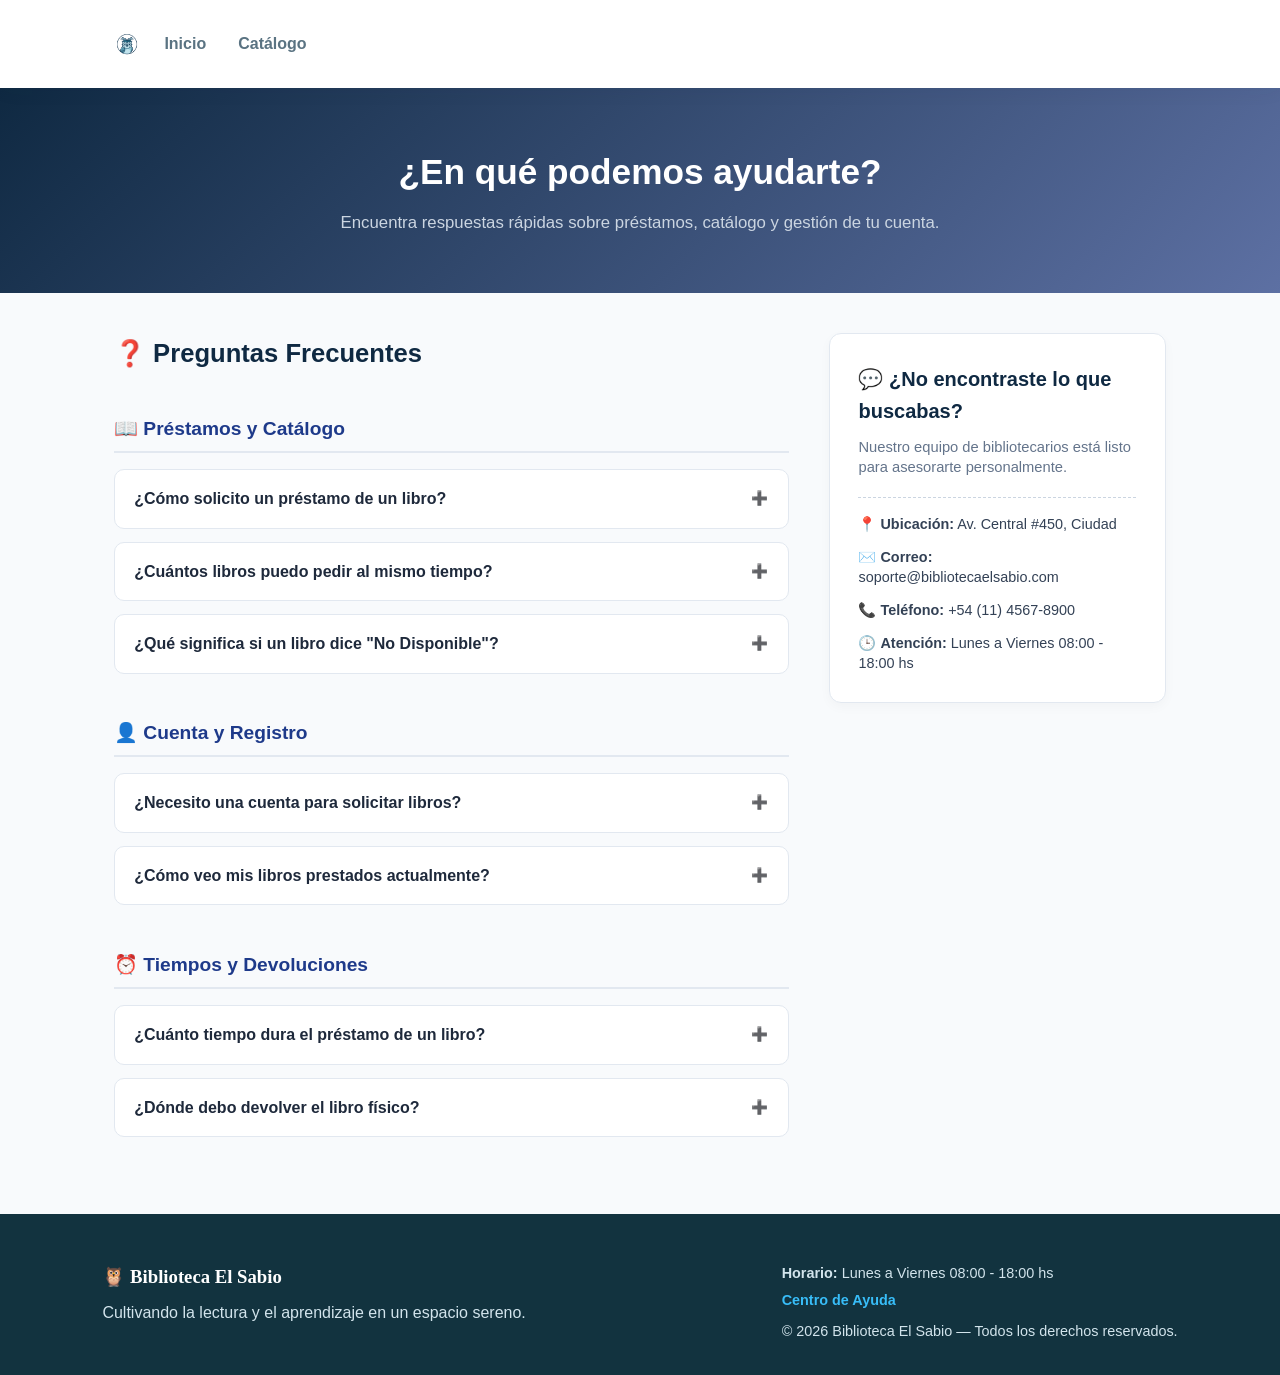
==== pages/ayuda.html @ 2a3aa66c "agregar ayuda" ====
<!DOCTYPE html>
<html lang="es">
<head>
  <meta charset="UTF-8">
  <meta name="viewport" content="width=device-width, initial-scale=1.0">
  <title>Centro de Ayuda — Biblioteca El Sabio</title>
  <link rel="stylesheet" href="../assets/css/styles.css">
  <link rel="stylesheet" href="../assets/css/ayuda-styles.css">
</head>
<body>

  <!-- BARRA DE NAVEGACIÓN -->
  <header class="navbar">
      <div class="logo-container">
        <img
          src="../assets/img/Buho Logo.png"
          alt="Logo Biblioteca El Sabio"
          class="logo-img"
        />
    <nav>
      <ul class="nav-links">
        <li><a href="index.html">Inicio</a></li>
        <li><a href="catalogo.html">Catálogo</a></li>
      </ul>
    </nav>
  </header>

  <!-- ENCABEZADO DE AYUDA -->
  <section class="help-hero">
    <h1>¿En qué podemos ayudarte?</h1>
    <p>Encuentra respuestas rápidas sobre préstamos, catálogo y gestión de tu cuenta.</p>
  </section>

  <!-- CONTENEDOR PRINCIPAL -->
  <main class="help-container">

    <!-- SECCIÓN DE PREGUNTAS FRECUENTES -->
    <section class="faq-section">
      <h2>❓ Preguntas Frecuentes</h2>

      <!-- CATEGORÍA 1 -->
      <div class="faq-group">
        <h3>📖 Préstamos y Catálogo</h3>
        
        <details class="faq-item">
          <summary>¿Cómo solicito un préstamo de un libro?</summary>

          <p>Busca el libro en el <a href="catalogo.html">Catálogo</a>, haz clic sobre él para abrir sus detalles y presiona el botón <strong>"Solicitar Préstamo"</strong>. Si la solicitud es aprobada por un administrador, el libro aparecerá en tu panel de lector.</p>
        </details>

        <details class="faq-item">
          <summary>¿Cuántos libros puedo pedir al mismo tiempo?</summary>
          <p>Cada lector puede tener un máximo de <strong>3 libros prestados</strong> simultáneamente para garantizar que otros usuarios también disfruten del catálogo.</p>
        </details>

        <details class="faq-item">
          <summary>¿Qué significa si un libro dice "No Disponible"?</summary>
          <p>Indica que todas las copias físicas del libro están prestadas en este momento. Deberás esperar a que otro lector lo devuelva para poder solicitarlo.</p>
        </details>
      </div>

      <!-- CATEGORÍA 2 -->
      <div class="faq-group">
        <h3>👤 Cuenta y Registro</h3>

        <details class="faq-item">
          <summary>¿Necesito una cuenta para solicitar libros?</summary>
          <p>Sí. Aunque puedes explorar el catálogo libremente, necesitas iniciar sesión con tu cuenta para solicitar préstamos y guardar libros en tus favoritos.</p>
        </details>

        <details class="faq-item">
          <summary>¿Cómo veo mis libros prestados actualmente?</summary>
          <p>Dirígete a tu panel personal en <strong>"Mi Cuenta"</strong> para ver tus préstamos activos, fechas de entrega pendientes y tu historial de lectura.</p>
        </details>
      </div>

      <!-- CATEGORÍA 3 -->
      <div class="faq-group">
        <h3>⏰ Tiempos y Devoluciones</h3>

        <details class="faq-item">
          <summary>¿Cuánto tiempo dura el préstamo de un libro?</summary>
          <p>El período estándar de préstamo es de <strong>14 días corridos</strong> desde el momento en que el administrador aprueba tu solicitud.</p>
        </details>

        <details class="faq-item">
          <summary>¿Dónde debo devolver el libro físico?</summary>
          <p>Debes entregarlo en el mostrador principal de la biblioteca en nuestro horario de atención: <strong>Lunes a Viernes de 08:00 a 18:00 hs</strong>.</p>
        </details>
      </div>

    </section>

    <!-- TARJETA DE CONTACTO Y SOPORTE -->
    <aside class="support-card">
      <h3>💬 ¿No encontraste lo que buscabas?</h3>
      <p>Nuestro equipo de bibliotecarios está listo para asesorarte personalmente.</p>
      
      <div class="support-info">
        <p>📍 <strong>Ubicación:</strong> Av. Central #450, Ciudad</p>
        <p>✉️ <strong>Correo:</strong> soporte@bibliotecaelsabio.com</p>
        <p>📞 <strong>Teléfono:</strong> +54 (11) 4567-8900</p>
        <p>🕒 <strong>Atención:</strong> Lunes a Viernes 08:00 - 18:00 hs</p>
      </div>
    </aside>

  </main>

  <!-- PIE DE PÁGINA -->
  <footer class="footer">
    <div class="footer-content">
      <div class="footer-brand">
        <h3>🦉 Biblioteca El Sabio</h3>
        <p>Cultivando la lectura y el aprendizaje en un espacio sereno.</p>
      </div>

      <div class="footer-info">
        <p><strong>Horario:</strong> Lunes a Viernes 08:00 - 18:00 hs</p>
        <p><a href="ayuda.html" class="footer-help-link"> Centro de Ayuda</a></p>
        <p>© 2026 Biblioteca El Sabio — Todos los derechos reservados.</p>
      </div>
    </div>
  </footer>

</body>
</html>
---- assets/css/styles.css ----
/* ======================================================
   VARIABLES Y TEMAS - PALETA DE COLORES BÚHO / BOSQUE
   ====================================================== */
:root {
  --color-primary-dark: #12333f;    /* Azul petróleo muy oscuro */
  --color-primary: #1d4e61;         /* Azul turquesa profundo (líneas del búho) */
  --color-primary-light: #3d7990;   /* Azul medio */
  --color-accent: #2c6e59;          /* Verde bosque sutil */
  --color-bg-light: #edf6f9;        /* Fondo azul/blanco muy suave */
  --color-card-bg: #ffffff;         /* Fondo tarjetas */
  --color-parchment: #f9f7f2;       /* Tono crema / papel antiguo */
  --color-text-main: #1c2d37;       /* Texto oscuro */
  --color-text-muted: #5a7382;      /* Texto secundario */
  
  --font-heading: 'Lora', serif;
  --font-body: 'Plus Jakarta Sans', sans-serif;
  
  --shadow-soft: 0 10px 30px rgba(18, 51, 63, 0.08);
  --shadow-hover: 0 15px 35px rgba(18, 51, 63, 0.15);
  --border-radius: 16px;
}

/* RESET BÁSICO */
* {
  margin: 0;
  padding: 0;
  box-sizing: border-box;
}

html {
  scroll-behavior: smooth;
}

body {
  font-family: var(--font-body);
  background-color: var(--color-bg-light);
  color: var(--color-text-main);
  line-height: 1.6;
}

/* ======================================================
   ENCABEZADO (NAVBAR)
   ====================================================== */
.navbar {
  display: flex;
  justify-content: space-between;
  align-items: center;
  padding: 1.2rem 8%;
  background-color: var(--color-card-bg);
  box-shadow: 0 2px 20px rgba(18, 51, 63, 0.05);
  position: sticky;
  top: 0;
  z-index: 100;
}

.logo-container {
  display: flex;
  align-items: center;
  gap: 12px;
}

.logo-img {
  width: 50px;
  height: 50px;
  object-fit: contain;
}

.brand-text h1 {
  font-family: var(--font-heading);
  font-size: 1.5rem;
  color: var(--color-primary-dark);
}

.brand-text h1 span {
  color: var(--color-primary);
}

.nav-links {
  display: flex;
  list-style: none;
  gap: 2rem;
}

.nav-links a {
  text-decoration: none;
  color: var(--color-text-muted);
  font-weight: 600;
  transition: color 0.3s ease;
}

.nav-links a:hover,
.nav-links a.active {
  color: var(--color-primary);
}

/* ======================================================
   SECCIÓN HERO (PORTADA)
   ====================================================== */
.hero-section {
  display: flex;
  align-items: center;
  justify-content: space-between;
  padding: 4rem 8%;
  background: linear-gradient(135deg, #e3f2fd 0%, var(--color-bg-light) 100%);
  gap: 3rem;
  min-height: 70vh;
}

.hero-content {
  max-width: 550px;
}

.badge {
  display: inline-block;
  background-color: #d8eefe;
  color: var(--color-primary);
  padding: 6px 16px;
  border-radius: 30px;
  font-size: 0.85rem;
  font-weight: 700;
  margin-bottom: 1rem;
}

.hero-content h2 {
  font-family: var(--font-heading);
  font-size: 2.8rem;
  color: var(--color-primary-dark);
  line-height: 1.2;
  margin-bottom: 1.2rem;
}

.hero-content p {
  color: var(--color-text-muted);
  font-size: 1.1rem;
  margin-bottom: 2rem;
}

.hero-illustration {
  width: 320px;
  max-width: 100%;
  filter: drop-shadow(0 15px 25px rgba(29, 78, 97, 0.15));
  animation: float 4s ease-in-out infinite;
}

@keyframes float {
  0%, 100% { transform: translateY(0); }
  50% { transform: translateY(-10px); }
}

/* BOTONES */
.btn {
  display: inline-block;
  padding: 12px 28px;
  border-radius: 30px;
  font-size: 1rem;
  font-weight: 700;
  text-decoration: none;
  cursor: pointer;
  border: none;
  transition: all 0.3s ease;
}

.btn-primary {
  background-color: var(--color-primary);
  color: #ffffff;
  box-shadow: 0 6px 20px rgba(29, 78, 97, 0.25);
}

.btn-primary:hover {
  background-color: var(--color-primary-dark);
  transform: translateY(-2px);
}

.btn-secondary {
  background-color: var(--color-accent);
  color: #ffffff;
}

.btn-secondary:hover {
  background-color: #205041;
  transform: translateY(-2px);
}

/* ======================================================
   CONTENEDORES SECCIONES Y FORMULARIO
   ====================================================== */
.section-container {
  padding: 3rem 8%;
  max-width: 1200px;
  margin: 0 auto;
}

.section-header {
  display: flex;
  align-items: center;
  gap: 10px;
  margin-bottom: 2rem;
}

.section-header h2 {
  font-family: var(--font-heading);
  font-size: 2rem;
  color: var(--color-primary-dark);
}

.section-header .icon {
  font-size: 1.8rem;
}

.admin-card {
  background-color: var(--color-parchment);
  border: 1px solid #e2ded4;
  border-radius: var(--border-radius);
  margin-top: 2rem;
  margin-bottom: 2rem;
  box-shadow: var(--shadow-soft);
}

.book-form {
  display: grid;
  grid-template-columns: repeat(auto-fit, minmax(240px, 1fr));
  gap: 1.5rem;
  align-items: end;
}

.input-group {
  display: flex;
  flex-direction: column;
  gap: 8px;
}

.input-group label {
  font-weight: 600;
  font-size: 0.9rem;
  color: var(--color-primary-dark);
}

.input-group input {
  padding: 12px 16px;
  border: 2px solid #dce5e9;
  border-radius: 10px;
  font-size: 1rem;
  outline: none;
  transition: border-color 0.3s ease;
}

.input-group input:focus {
  border-color: var(--color-primary);
}

/* ======================================================
   GRID DE LIBROS (TARJETAS)
   ====================================================== */
.books-grid {
  display: grid;
  grid-template-columns: repeat(auto-fill, minmax(260px, 1fr));
  gap: 2rem;
}

.book-card {
  background-color: var(--color-card-bg);
  border-radius: var(--border-radius);
  padding: 1.5rem;
  box-shadow: var(--shadow-soft);
  transition: transform 0.3s ease, box-shadow 0.3s ease;
  display: flex;
  flex-direction: column;
  align-items: center;
  text-align: center;
  border: 1px solid #eaf0f3;
}

.book-card:hover {
  transform: translateY(-5px);
  box-shadow: var(--shadow-hover);
}

.book-cover-placeholder {
  width: 100%;
  height: 150px;
  background-color: #e3f2fd;
  border-radius: 10px;
  display: flex;
  align-items: center;
  justify-content: center;
  font-size: 3.5rem;
  margin-bottom: 1rem;
}

.book-title {
  font-family: var(--font-heading);
  font-size: 1.25rem;
  color: var(--color-primary-dark);
  margin-bottom: 0.4rem;
}

.book-author {
  font-size: 0.9rem;
  color: var(--color-text-muted);
  margin-bottom: 1rem;
}

.book-author span {
  color: var(--color-primary);
  font-weight: 600;
}

.book-status {
  display: inline-block;
  font-size: 0.8rem;
  font-weight: 700;
  padding: 4px 12px;
  background-color: #e2f4eb;
  color: var(--color-accent);
  border-radius: 20px;
}

.loading-state, .empty-state {
  text-align: center;
  grid-column: 1 / -1;
  color: var(--color-text-muted);
  font-style: italic;
  padding: 2rem;
}

/* ======================================================
   FOOTER
   ====================================================== */
.footer {
  background-color: var(--color-primary-dark);
  color: #d2e4ec;
  padding: 3rem 8% 2rem 8%;
  margin-top: 4rem;
}

.footer-content {
  display: flex;
  justify-content: space-between;
  flex-wrap: wrap;
  gap: 2rem;
  max-width: 1200px;
  margin: 0 auto;
}

.footer-brand h3 {
  font-family: var(--font-heading);
  color: #ffffff;
  margin-bottom: 0.5rem;
}

.footer-info p {
  font-size: 0.9rem;
}

/* RESPONSIVE */
@media (max-width: 768px) {
  .navbar { flex-direction: column; gap: 1rem; }
  .hero-section { flex-direction: column; text-align: center; padding-top: 2rem; }
  .hero-content h2 { font-size: 2rem; }
  .book-form { grid-template-columns: 1fr; }
}
/* BOTÓN DE PERFIL / INICIO DE SESIÓN EN NAVBAR */
.nav-user-btn {
  display: flex;
  align-items: center;
  gap: 8px;
  background-color: var(--color-bg-light);
  border: 1.5px solid var(--color-primary-light);
  padding: 6px 14px;
  border-radius: 20px;
  color: var(--color-primary-dark) !important;
  transition: all 0.3s ease;
}

.nav-user-btn:hover {
  background-color: var(--color-primary);
  color: #ffffff !important;
  border-color: var(--color-primary);
}

.nav-user-btn .user-icon {
  font-size: 1.1rem;
}

.status-borrowed {
  background-color: #fde8e8 !important;
  color: #c0392b !important;
}

/* ESTILOS DE SESIÓN ACTIVA EN NAVBAR */
.user-logged-menu {
  display: flex;
  align-items: center;
  gap: 8px;
}

.btn-logout {
  background-color: #fde8e8;
  color: #c0392b;
  border: 1px solid #f8b4b4;
  padding: 6px 12px;
  border-radius: 20px;
  font-size: 0.85rem;
  font-weight: 700;
  cursor: pointer;
  transition: all 0.2s ease;
}

.btn-logout:hover {
  background-color: #e74c3c;
  color: #ffffff;
  border-color: #e74c3c;
}

.nav-user-btn.active-session {
  background-color: var(--color-primary-dark);
  color: #ffffff !important;
  border-color: var(--color-primary-dark);
}

/* MENÚ DESPLEGABLE DE USUARIO */
.nav-dropdown {
  position: relative;
  display: inline-block;
}

.dropdown-trigger {
  cursor: pointer;
  display: flex;
  align-items: center;
  gap: 8px;
  border: none;
  font-family: inherit;
  font-size: 0.95rem;
}

.arrow-icon {
  font-size: 0.75rem;
  margin-left: 2px;
}

.dropdown-menu {
  display: none;
  position: absolute;
  right: 0;
  top: calc(100% + 10px);
  background-color: #ffffff;
  min-width: 190px;
  border-radius: 12px;
  box-shadow: 0 10px 25px rgba(0, 0, 0, 0.12);
  border: 1px solid #e1e9ed;
  overflow: hidden;
  z-index: 1000;
}

.dropdown-menu.show {
  display: flex;
  flex-direction: column;
}

.dropdown-item {
  display: flex;
  align-items: center;
  gap: 10px;
  padding: 12px 16px;
  color: var(--color-primary-dark);
  text-decoration: none;
  font-size: 0.9rem;
  font-weight: 600;
  background: none;
  border: none;
  width: 100%;
  text-align: left;
  cursor: pointer;
  transition: background-color 0.2s ease;
}

.dropdown-item:hover {
  background-color: #f4f9fc;
}

.dropdown-item.logout-item {
  color: #c0392b;
  border-top: 1px solid #edf2f5;
}

.dropdown-item.logout-item:hover {
  background-color: #fde8e8;
}
/* CONTENEDOR DE BÚSQUEDA DESPLEGABLE */
.nav-search-box {
  display: flex;
  align-items: center;
  background-color: #f1f5f9;
  border-radius: 20px;
  padding: 4px;
  border: 1px solid transparent;
  transition: all 0.3s cubic-bezier(0.4, 0, 0.2, 1);
  margin-right: 15px;
}

/* INPUT OCULTO POR DEFECTO */
.nav-search-box input {
  width: 0;
  opacity: 0;
  border: none;
  outline: none;
  background: transparent;
  padding: 0;
  font-size: 0.88rem;
  color: #1e293b;
  transition: width 0.3s ease, opacity 0.2s ease, padding 0.3s ease;
}

/* BOTÓN CON ÍCONO DE LUPA */
.search-btn {
  background: none;
  border: none;
  font-size: 1.05rem;
  cursor: pointer;
  padding: 6px 10px;
  border-radius: 50%;
  color: #475569;
  display: flex;
  align-items: center;
  justify-content: center;
}

/* DESPLEGAR AL PASAR EL RATÓN O ENFOCAR (HOVER / FOCUS) */
.nav-search-box:hover,
.nav-search-box:focus-within {
  background-color: #ffffff;
  border-color: var(--color-primary, #1e3a8a);
  box-shadow: 0 4px 12px rgba(0, 0, 0, 0.08);
}

.nav-search-box:hover input,
.nav-search-box:focus-within input {
  width: 190px;
  opacity: 1;
  padding: 0 8px 0 12px;
}

.nav-search-box:hover .search-btn {
  color: var(--color-primary, #1e3a8a);
}

/* ENLACE DE AYUDA EN EL FOOTER */
.footer-help-link {
  display: inline-block;
  margin: 4px 0 8px 0;
  color: #38bdf8; /* Azul claro / celeste */
  text-decoration: none;
  font-weight: 600;
  font-size: 0.9rem;
  transition: color 0.2s ease, transform 0.2s ease;
}

.footer-help-link:hover {
  color: #ffffff;
  text-decoration: underline;
  transform: translateX(2px);
}
---- assets/css/ayuda-styles.css ----
/* --- ESTILOS GENERALES DE AYUDA --- */
body {
  background-color: #f8fafc;
}

/* ENCABEZADO / HERO */
.help-hero {
  background: linear-gradient(135deg, #0f2942 0%, #5d70a3 100%);
  color: #ffffff;
  text-align: center;
  padding: 3.5rem 1.5rem;
}

.help-hero h1 {
  font-size: 2.2rem;
  margin-bottom: 0.6rem;
}

.help-hero p {
  color: #cbd5e1;
  font-size: 1.05rem;
  max-width: 600px;
  margin: 0 auto;
}

/* ESTRUCTURA PRINCIPAL DE LA PÁGINA */
.help-container {
  max-width: 1100px;
  margin: 2.5rem auto;
  padding: 0 1.5rem;
  display: grid;
  grid-template-columns: 2fr 1fr;
  gap: 2.5rem;
}

/* GRUPOS DE PREGUNTAS FRECUENTES */
.faq-section {
  display: flex;
  flex-direction: column;
  gap: 2rem;
}

.faq-section h2 {
  color: #0f2942;
  font-size: 1.6rem;
  margin-bottom: 0.5rem;
}

.faq-group h3 {
  color: #1e3a8a;
  font-size: 1.2rem;
  margin-bottom: 1rem;
  border-bottom: 2px solid #e2e8f0;
  padding-bottom: 0.4rem;
}

/* ACORDEONES (DETAILS & SUMMARY) */
.faq-item {
  background-color: #ffffff;
  border: 1px solid #e2e8f0;
  border-radius: 10px;
  margin-bottom: 0.8rem;
  padding: 1rem 1.2rem;
  transition: box-shadow 0.2s ease, border-color 0.2s ease;
}

.faq-item:hover {
  border-color: #38bdf8;
  box-shadow: 0 4px 12px rgba(0, 0, 0, 0.04);
}

.faq-item summary {
  font-weight: 600;
  color: #1e293b;
  cursor: pointer;
  outline: none;
  list-style: none;
  display: flex;
  justify-content: space-between;
  align-items: center;
}

.faq-item summary::-webkit-details-marker {
  display: none;
}

.faq-item summary::after {
  content: "➕";
  font-size: 0.85rem;
  transition: transform 0.2s ease;
}

.faq-item[open] summary::after {
  content: "➖";
}

.faq-item p {
  margin-top: 0.8rem;
  color: #475569;
  font-size: 0.95rem;
  line-height: 1.5;
}

.faq-item a {
  color: #1e3a8a;
  font-weight: 600;
  text-decoration: underline;
}

/* TARJETA DE SOPORTE LATERAL */
.support-card {
  background-color: #ffffff;
  border: 1px solid #e2e8f0;
  border-radius: 12px;
  padding: 1.8rem;
  height: fit-content;
  box-shadow: 0 4px 12px rgba(0, 0, 0, 0.03);
  position: sticky;
  top: 20px;
}

.support-card h3 {
  color: #0f2942;
  font-size: 1.25rem;
  margin-bottom: 0.6rem;
}

.support-card p {
  color: #64748b;
  font-size: 0.92rem;
  line-height: 1.4;
}

.support-info {
  margin-top: 1.2rem;
  display: flex;
  flex-direction: column;
  gap: 0.8rem;
  border-top: 1px dashed #cbd5e1;
  padding-top: 1rem;
}

.support-info p {
  color: #334155;
  font-size: 0.9rem;
}

/* RESPONSIVO */
@media (max-width: 850px) {
  .help-container {
    grid-template-columns: 1fr;
  }
  
  .support-card {
    position: static;
  }
}
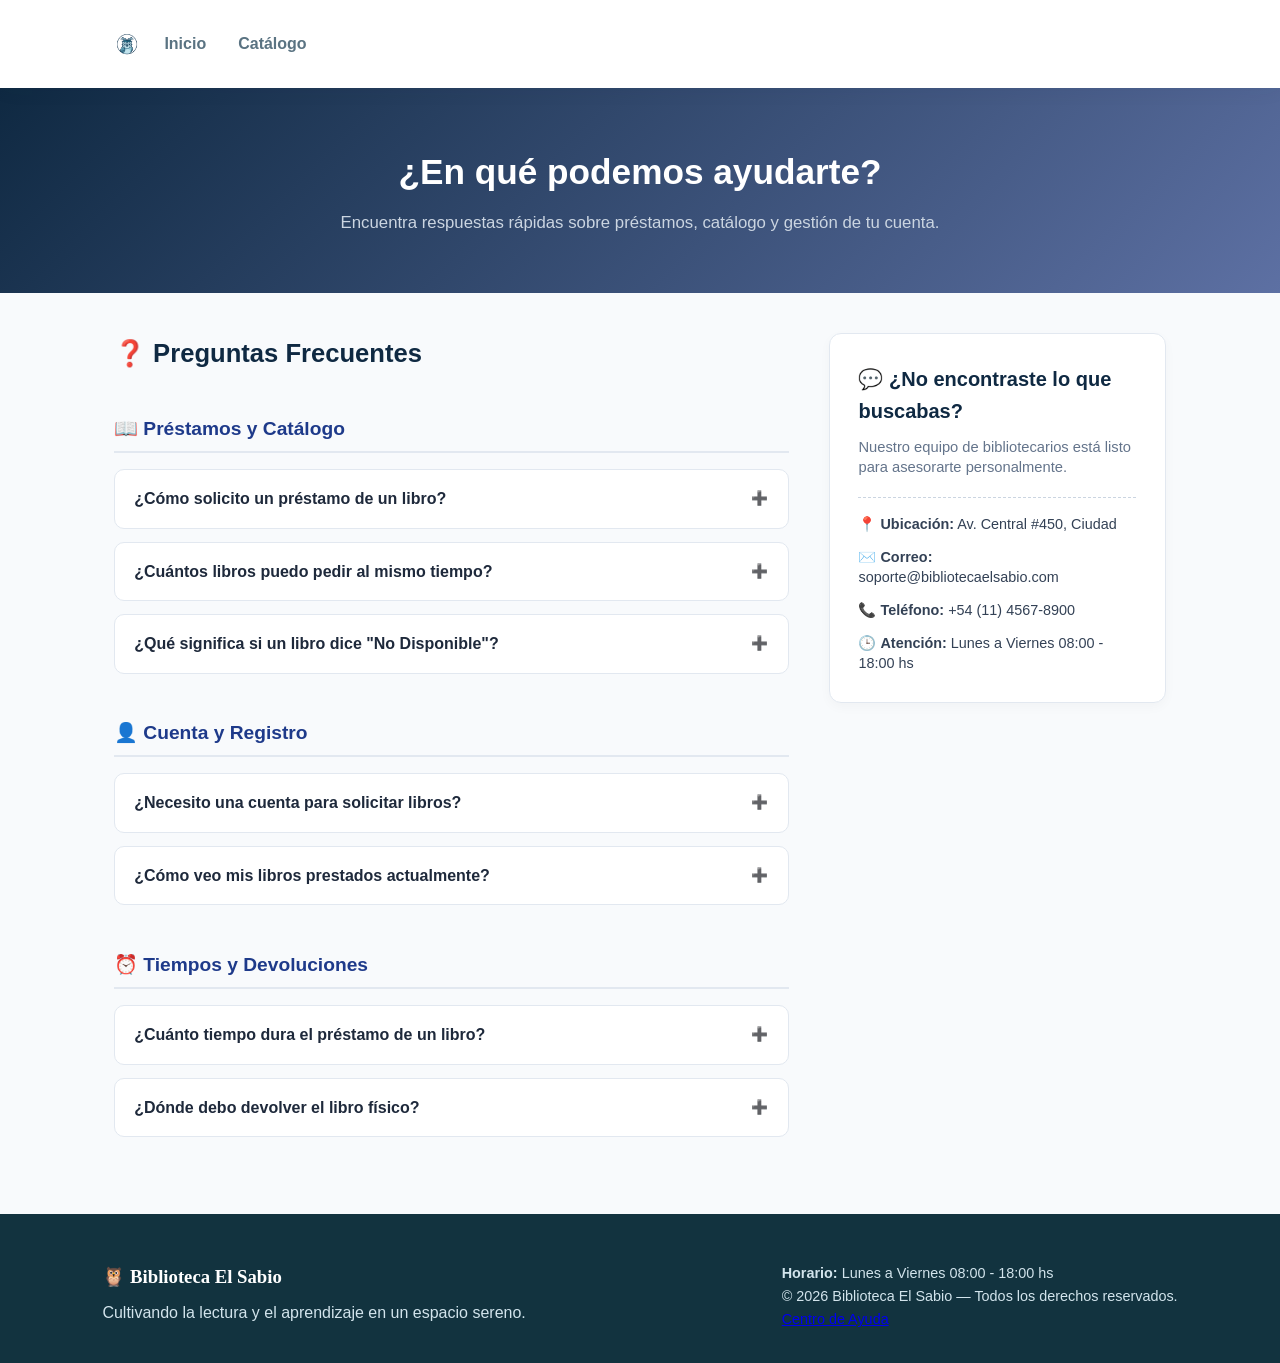
==== commit de64111b: "add ayuda" ====
--- a/pages/ayuda.html
+++ b/pages/ayuda.html
@@ -115,9 +115,9 @@
       </div>
 
       <div class="footer-info">
-        <p><strong>Horario:</strong> Lunes a Viernes 08:00 - 18:00 hs</p>
-        <p><a href="ayuda.html" class="footer-help-link"> Centro de Ayuda</a></p>
-        <p>© 2026 Biblioteca El Sabio — Todos los derechos reservados.</p>
+        <p><strong>Horario:</strong> Lunes a Viernes 08:00 - 18:00 hs</p>     
+       <p>© 2026 Biblioteca El Sabio — Todos los derechos reservados.</p> 
+          <p><a href="ayuda.html" class="footer-help-link"> Centro de Ayuda</a></p>
       </div>
     </div>
   </footer>
--- a/assets/css/styles.css
+++ b/assets/css/styles.css
@@ -285,6 +285,13 @@
   justify-content: center;
   font-size: 3.5rem;
   margin-bottom: 1rem;
+  overflow: hidden;
+}
+
+.book-cover-img {
+  width: 100%;
+  height: 100%;
+  object-fit: cover;
 }
 
 .book-title {
@@ -544,20 +551,27 @@
 .nav-search-box:hover .search-btn {
   color: var(--color-primary, #1e3a8a);
 }
-
-/* ENLACE DE AYUDA EN EL FOOTER */
-.footer-help-link {
+/* Botón "Ver más" debajo de Libros Disponibles (index) */
+.ver-mas-wrap {
+  width: 100%;
+  display: flex;
+  justify-content: center;
+  margin-top: 2rem;
+}
+
+.btn-outline-primary {
   display: inline-block;
-  margin: 4px 0 8px 0;
-  color: #38bdf8; /* Azul claro / celeste */
+  padding: 0.7rem 1.6rem;
+  border-radius: 30px;
+  border: 2px solid var(--color-primary, #1e3a8a);
+  color: var(--color-primary, #1e3a8a);
+  background: transparent;
+  font-weight: 600;
   text-decoration: none;
-  font-weight: 600;
-  font-size: 0.9rem;
-  transition: color 0.2s ease, transform 0.2s ease;
-}
-
-.footer-help-link:hover {
+  transition: all 0.2s ease;
+}
+
+.btn-outline-primary:hover {
+  background: var(--color-primary, #1e3a8a);
   color: #ffffff;
-  text-decoration: underline;
-  transform: translateX(2px);
-}+}
